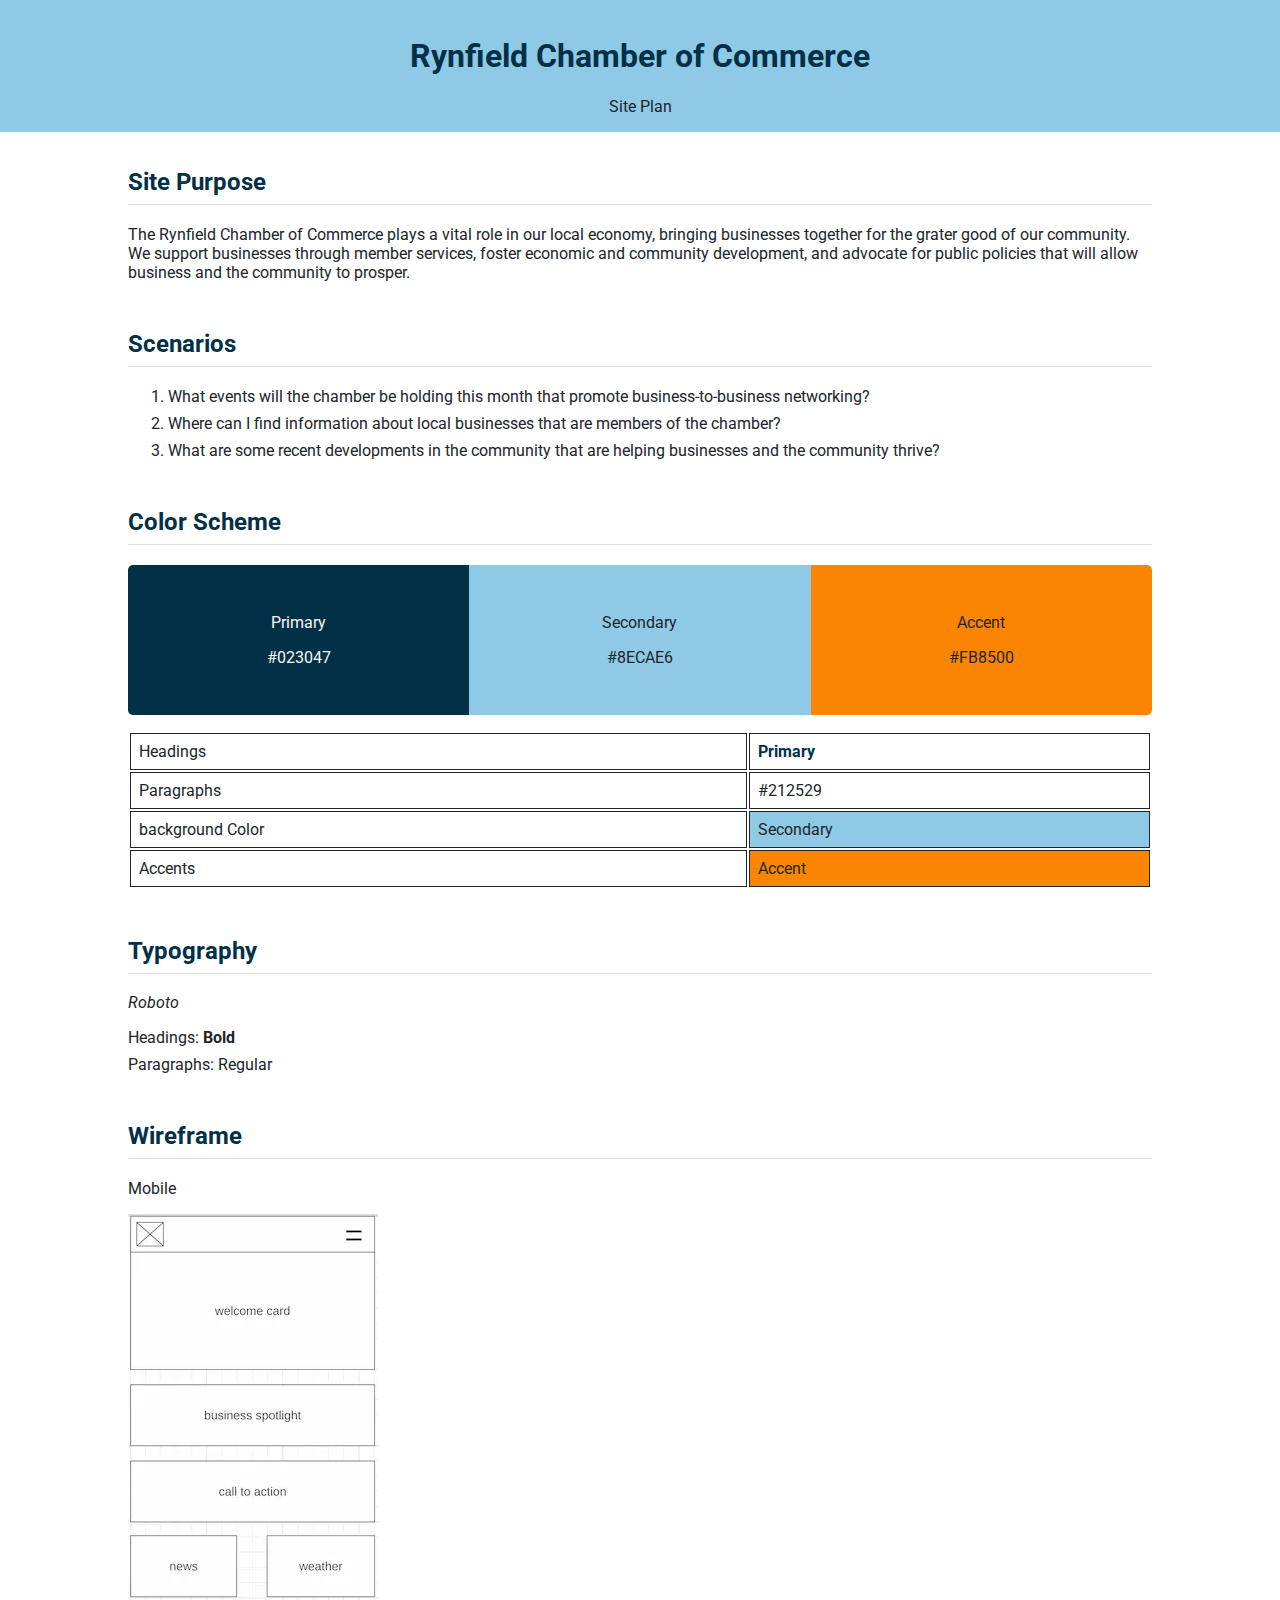
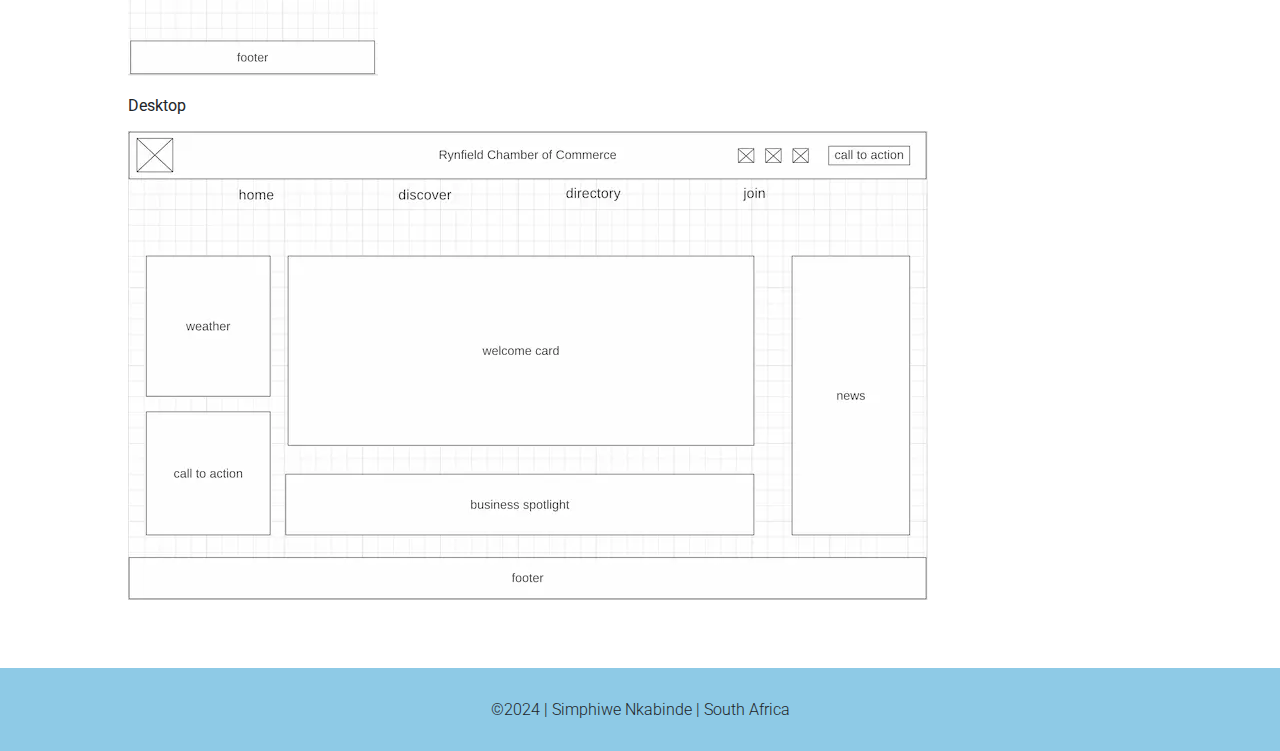
==== week01/chamber-site-plan.html @ 9465472f "W01 - chamber of commerce site plane" ====
<!DOCTYPE html>
<html lang="en">

<head>
    <meta charset="UTF-8">
    <meta name="viewport" content="width=device-width, initial-scale=1.0">
    <meta name="description" content="site plan for the Rynfield Chamber of Commerce website">
    <meta name="author" content="Simphiwe Nkabinde">
    <link rel="stylesheet" href="styles/chamber-site-plan.css">
    <link rel="stylesheet" href="styles/chamber-site-plan-large.css">
    <link rel="preconnect" href="https://fonts.googleapis.com">
    <link rel="preconnect" href="https://fonts.gstatic.com" crossorigin>
    <link href="https://fonts.googleapis.com/css2?family=Roboto:wght@300;400;500;700&display=swap" rel="stylesheet">
    <title>Home | Rynfield Chamber</title>
</head>

<body>
    <header class="bg-secondary">
        <h1>Rynfield Chamber of Commerce</h1>
        <span>Site Plan</span>
    </header>
    <main>
        <section>
            <h2>Site Purpose</h2>
            <p>
                The Rynfield Chamber of Commerce plays a vital role in our local economy, bringing businesses together
                for the grater good of our community. We support businesses through member services, foster economic and
                community development, and advocate for public policies that will allow business and the community to
                prosper.
            </p>
        </section>
        <section>
            <h2>Scenarios</h2>
            <ol>
                <li>
                    What events will the chamber be holding this month that promote business-to-business networking?
                </li>
                <li>
                    Where can I find information about local businesses that are members of the chamber?
                </li>
                <li>
                    What are some recent developments in the community that are helping businesses and the community
                    thrive?
                </li>
            </ol>
        </section>
        <section>
            <h2>Color Scheme</h2>
            <ul class="color-palette">
                <li class="bg-primary text-light">
                    <p>Primary</p>
                    <p>#023047</p>
                </li>
                <li class="bg-secondary">
                    <p>Secondary</p>
                    <p>#8ECAE6</p>
                </li>
                <li class="bg-accent">
                    <p>Accent</p>
                    <p>#FB8500</p>
                </li>
            </ul>
            <table>
                <tr>
                    <td>Headings</td>
                    <td class="text-primary fw-bold">Primary</td>
                </tr>
                <tr>
                    <td>Paragraphs</td>
                    <td>#212529</td>
                </tr>
                <tr>
                    <td>background Color</td>
                    <td class="bg-secondary">Secondary</td>
                </tr>
                <tr>
                    <td>Accents</td>
                    <td class="bg-accent">Accent</td>
                </tr>
            </table>
        </section>
        <section>
            <h2>Typography</h2>
            <i>Roboto</i>
            <ul>
                <li>Headings: <span class="fw-bold">Bold</span></li>
                <li>Paragraphs: Regular</li>
            </ul>

        </section>
        <section class="wireframe-sect">
            <h2>Wireframe</h2>
            <p>Mobile</p>
            <img width="250" height="462" src="images/wireframe-mobile.webp" alt="mobile wireframe design">
            <p>Desktop</p>
            <img width="800" height="469" src="images/wireframe-desktop.webp" alt="desktop wireframe design">
        </section>
    </main>
    <footer class="bg-secondary">
        ©2024 | Simphiwe Nkabinde | South Africa
    </footer>
</body>

</html>
---- week01/styles/chamber-site-plan.css ----
body {
    margin: 0;
    font-family: 'Roboto', sans-serif;
    color: #212529;
}

h1,
h2,
h3 {
    color: #023047;
}

.fw-bold {
    font-weight: bold;
}

header {
    padding: 1rem;
    text-align: center;
}

main {
    padding: 1rem 10%;
}

main section {
    margin-bottom: 3rem;
}

main section h2 {
    padding-bottom: .5rem;
    border-bottom: 1px solid #dee2e6;
}

.color-palette {
    border-radius: 5px;
    overflow: hidden;
    padding-left: 0;
}

.color-palette li {
    text-align: center;
    padding: 2rem;
    margin-bottom: 0;
}

table {
    width: 100%;
}
td {
    border: 1px solid #212529;
    padding: .5rem;
}
.wireframe-sect img {
    max-width: 100%;
    height: auto;
}
footer {
    padding: 2rem;
    text-align: center;
    font-weight: 300;
}

.bg-primary {
    background-color: #023047;
}

.bg-secondary {
    background-color: #8ECAE6;
}

.bg-accent {
    background-color: #FB8500;
}

.text-primary {
    color: #023047;
}

.text-secondary {
    color: #8ECAE6;
}

.text-accent {
    color: #FB8500;
}

.text-light {
    color: rgb(248, 249, 250);
}
ul {
    list-style: none;
    padding-left: 0;
}
li {
    margin-bottom: .5rem;
}
---- week01/styles/chamber-site-plan-large.css ----
@media screen and (min-width: 500px) {
    .color-palette {
        display: flex;
        justify-content: space-evenly;
    }
    .color-palette li {
        width: 100%;
    }
}
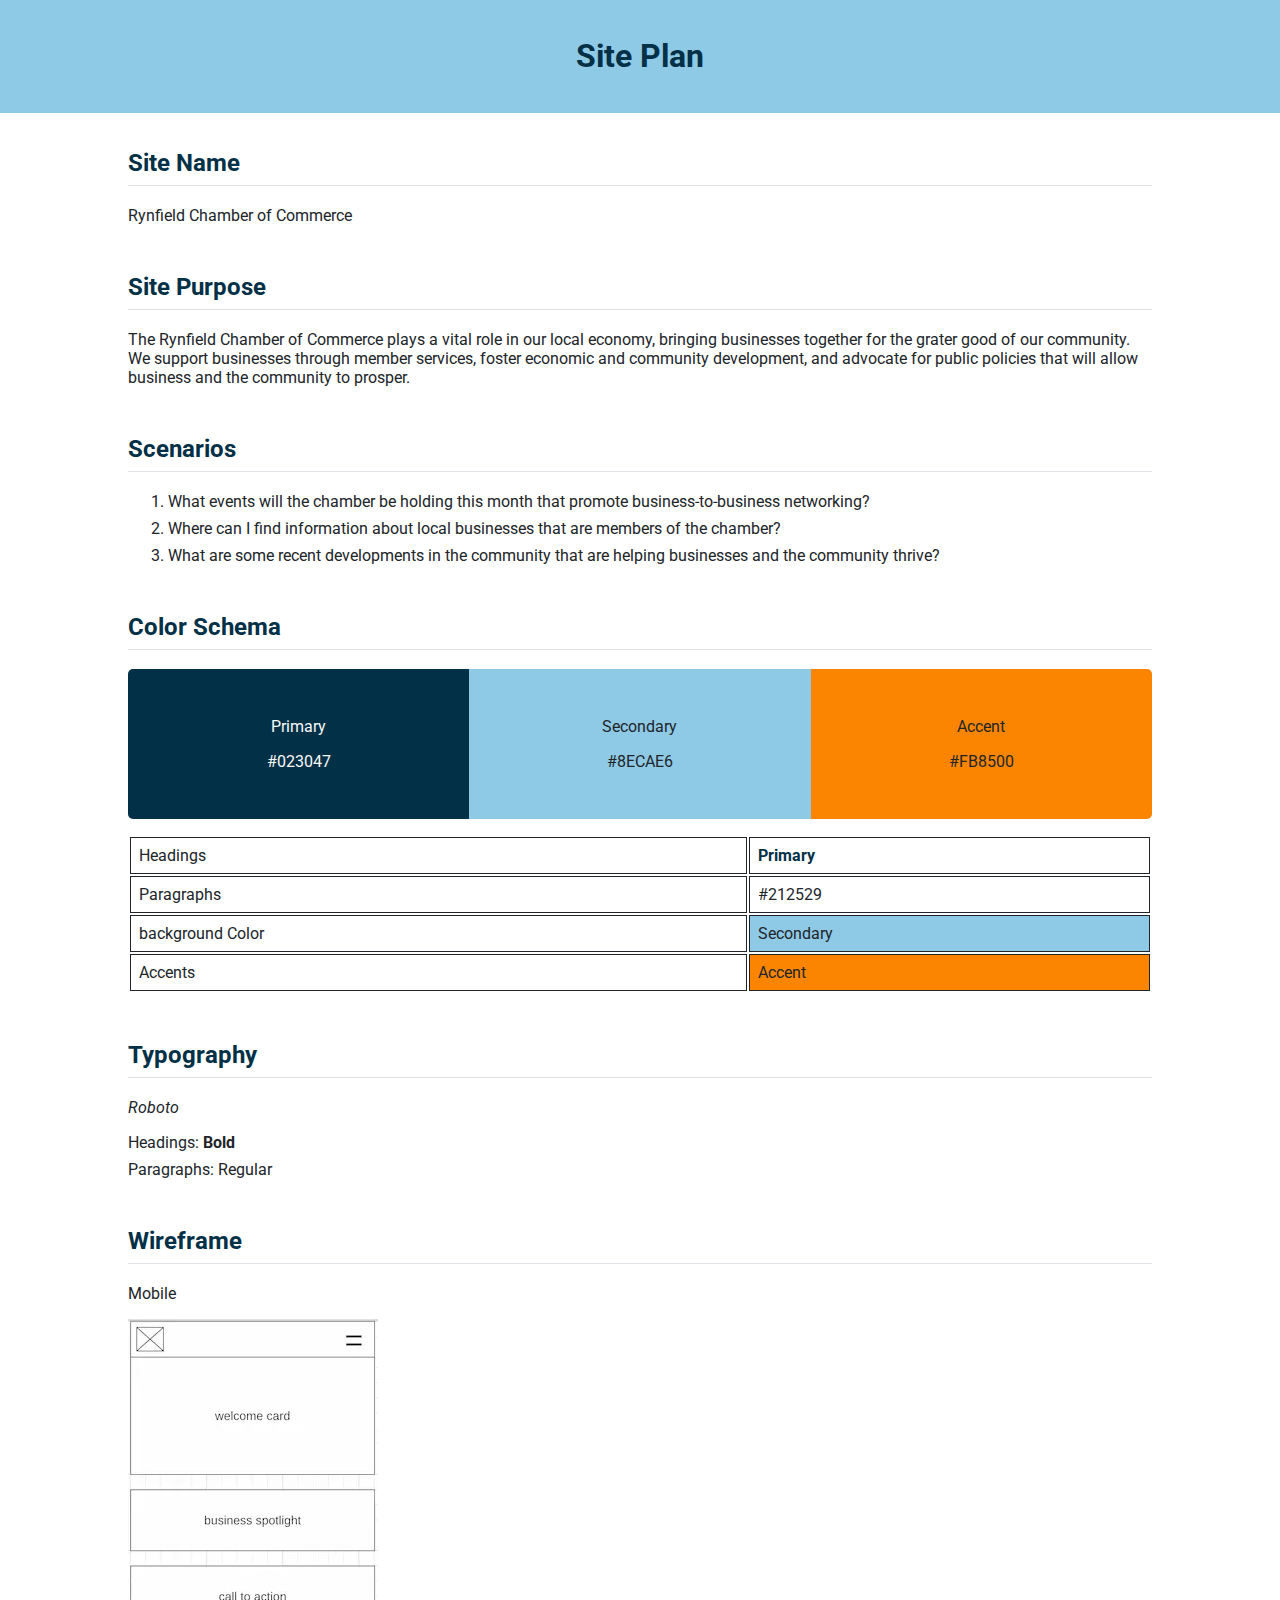
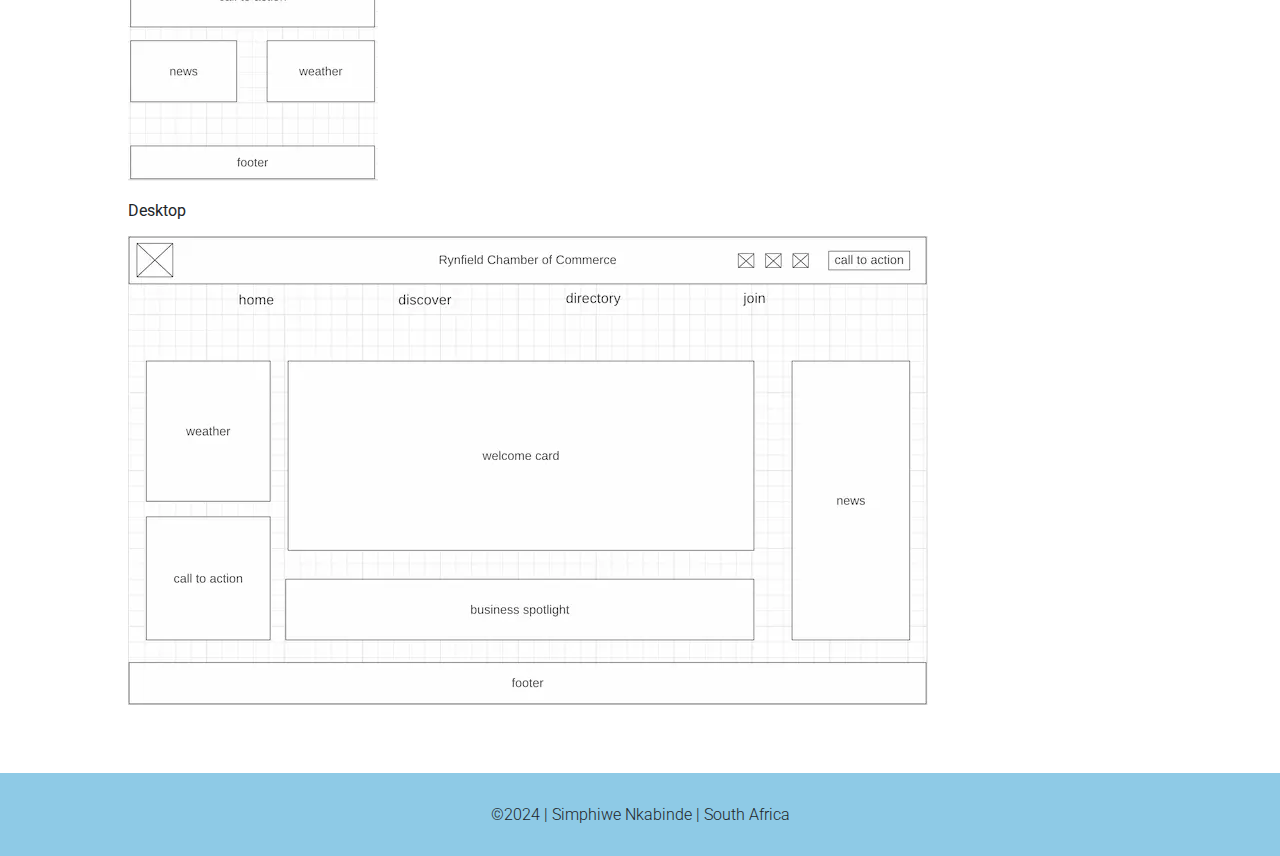
==== commit f77470e0: "corrections" ====
--- a/week01/chamber-site-plan.html
+++ b/week01/chamber-site-plan.html
@@ -11,15 +11,18 @@
     <link rel="preconnect" href="https://fonts.googleapis.com">
     <link rel="preconnect" href="https://fonts.gstatic.com" crossorigin>
     <link href="https://fonts.googleapis.com/css2?family=Roboto:wght@300;400;500;700&display=swap" rel="stylesheet">
-    <title>Home | Rynfield Chamber</title>
+    <title>Site Plan</title>
 </head>
 
 <body>
     <header class="bg-secondary">
-        <h1>Rynfield Chamber of Commerce</h1>
-        <span>Site Plan</span>
+        <h1>Site Plan</h1>
     </header>
     <main>
+        <section>
+            <h2>Site Name</h2>
+            <p>Rynfield Chamber of Commerce</p>
+        </section>
         <section>
             <h2>Site Purpose</h2>
             <p>
@@ -45,7 +48,7 @@
             </ol>
         </section>
         <section>
-            <h2>Color Scheme</h2>
+            <h2>Color Schema</h2>
             <ul class="color-palette">
                 <li class="bg-primary text-light">
                     <p>Primary</p>
